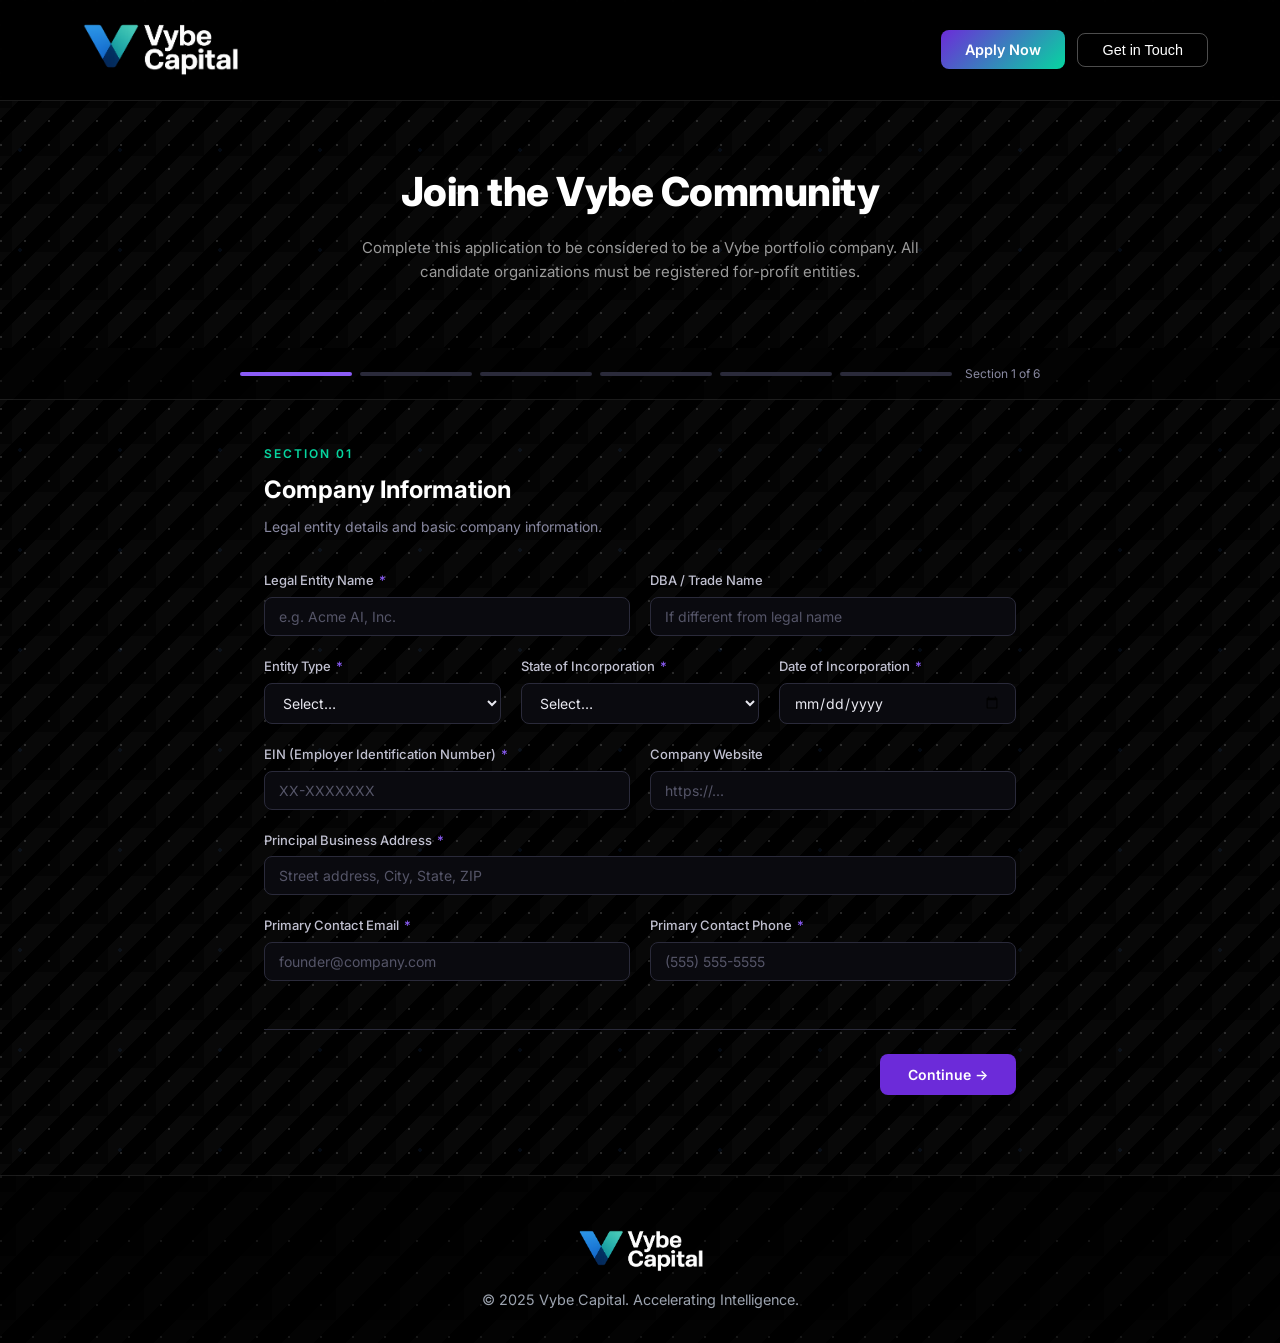
==== apply.html @ 84d27431 "Add application page with Apply Now buttons, corporate doc checklist, and Formspree integration" ====
<!DOCTYPE html>
<html lang="en">
<head>
<meta charset="UTF-8">
<meta name="viewport" content="width=device-width, initial-scale=1.0">
<title>Apply — Vybe Capital</title>
<meta name="description" content="Join the Vybe community. Apply to become a Vybe portfolio company.">
<link rel="stylesheet" href="styles.css">
<link rel="preconnect" href="https://fonts.googleapis.com">
<link rel="preconnect" href="https://fonts.gstatic.com" crossorigin>
<link href="https://fonts.googleapis.com/css2?family=Inter:wght@400;500;600;700;800&display=swap" rel="stylesheet">
<style>
  :root {
    --primary: #6C2BD9;
    --primary-light: #8B5CF6;
    --primary-dark: #5B21B6;
    --accent: #06D6A0;
    --accent-dark: #05B384;
    --bg-card: #1A1A24;
    --bg-input: #0a0a0f;
    --border: #2A2A3A;
    --border-focus: #6C2BD9;
    --text: #E8E8F0;
    --text-muted: #8888A0;
    --text-label: #C0C0D0;
    --danger: #EF4444;
    --warning: #F59E0B;
    --success: #10B981;
    --gradient: linear-gradient(135deg, #6C2BD9, #06D6A0);
  }

  /* Apply page hero */
  .apply-hero {
    padding: 10rem 2rem 4rem;
    text-align: center;
    max-width: 700px;
    margin: 0 auto;
  }
  .apply-hero h1 {
    font-size: 2.5rem;
    font-weight: 800;
    color: #fff;
    margin-bottom: 12px;
    letter-spacing: -0.5px;
  }
  .apply-hero p {
    font-size: 15px;
    color: rgba(255,255,255,0.6);
    max-width: 560px;
    margin: 0 auto;
  }

  /* Progress Bar */
  .progress-container {
    position: sticky;
    top: 73px;
    z-index: 99;
    background: #000000;
    background-image:
        radial-gradient(circle at 1px 1px, rgba(255,255,255,0.08) 1px, transparent 0),
        linear-gradient(135deg, transparent 25%, rgba(255,255,255,0.01) 25%, rgba(255,255,255,0.01) 50%, transparent 50%, transparent 75%, rgba(255,255,255,0.005) 75%);
    background-size: 32px 32px, 64px 64px;
    border-bottom: 1px solid rgba(255, 255, 255, 0.1);
    padding: 16px 24px;
  }
  .progress-inner {
    max-width: 800px;
    margin: 0 auto;
    display: flex;
    align-items: center;
    gap: 8px;
  }
  .progress-step {
    flex: 1;
    height: 4px;
    border-radius: 2px;
    background: var(--border);
    transition: background 0.4s ease;
    cursor: pointer;
  }
  .progress-step.active { background: var(--primary-light); }
  .progress-step.completed { background: var(--accent); }
  .progress-label {
    font-size: 12px;
    color: var(--text-muted);
    white-space: nowrap;
    min-width: 80px;
    text-align: right;
  }

  /* Main Form */
  .form-container {
    max-width: 800px;
    margin: 0 auto;
    padding: 40px 24px 80px;
  }

  /* Sections */
  .section {
    display: none;
    animation: fadeIn 0.4s ease;
  }
  .section.active { display: block; }

  @keyframes fadeIn {
    from { opacity: 0; transform: translateY(12px); }
    to { opacity: 1; transform: translateY(0); }
  }

  .section-header {
    margin-bottom: 32px;
  }
  .section-number {
    display: inline-block;
    font-size: 12px;
    font-weight: 600;
    color: var(--accent);
    letter-spacing: 2px;
    text-transform: uppercase;
    margin-bottom: 8px;
  }
  .section-header h2 {
    font-size: 24px;
    font-weight: 700;
    color: #fff;
    margin-bottom: 6px;
  }
  .section-header p {
    font-size: 14px;
    color: var(--text-muted);
  }

  /* Form Groups */
  .form-row {
    display: grid;
    grid-template-columns: 1fr 1fr;
    gap: 20px;
    margin-bottom: 20px;
  }
  .form-row.single { grid-template-columns: 1fr; }
  .form-row.triple { grid-template-columns: 1fr 1fr 1fr; }

  .form-group {
    display: flex;
    flex-direction: column;
  }
  .form-group label {
    font-size: 13px;
    font-weight: 500;
    color: var(--text-label);
    margin-bottom: 6px;
  }
  .form-group label .required {
    color: var(--primary-light);
    margin-left: 2px;
  }
  .form-group .hint {
    font-size: 12px;
    color: var(--text-muted);
    margin-top: 4px;
  }

  input[type="text"],
  input[type="email"],
  input[type="tel"],
  input[type="url"],
  input[type="number"],
  input[type="date"],
  select,
  textarea {
    background: var(--bg-input);
    border: 1px solid var(--border);
    border-radius: 8px;
    padding: 10px 14px;
    font-size: 14px;
    color: var(--text);
    font-family: inherit;
    transition: border-color 0.2s, box-shadow 0.2s;
    outline: none;
    width: 100%;
  }
  input:focus, select:focus, textarea:focus {
    border-color: var(--primary-light);
    box-shadow: 0 0 0 3px rgba(108,43,217,0.15);
  }
  input::placeholder, textarea::placeholder {
    color: #555568;
  }
  select { cursor: pointer; }
  select option { background: var(--bg-card); color: var(--text); }
  textarea { resize: vertical; min-height: 100px; }

  /* Checkbox / Checklist Styles */
  .checklist {
    display: flex;
    flex-direction: column;
    gap: 12px;
    margin-top: 8px;
  }
  .checklist-item {
    display: flex;
    align-items: flex-start;
    gap: 12px;
    background: var(--bg-input);
    border: 1px solid var(--border);
    border-radius: 8px;
    padding: 14px 16px;
    cursor: pointer;
    transition: border-color 0.2s, background 0.2s;
  }
  .checklist-item:hover {
    border-color: var(--primary-light);
    background: rgba(108,43,217,0.04);
  }
  .checklist-item input[type="checkbox"] {
    appearance: none;
    width: 20px;
    height: 20px;
    min-width: 20px;
    border: 2px solid var(--border);
    border-radius: 4px;
    cursor: pointer;
    position: relative;
    margin-top: 1px;
    transition: background 0.2s, border-color 0.2s;
  }
  .checklist-item input[type="checkbox"]:checked {
    background: var(--accent);
    border-color: var(--accent);
  }
  .checklist-item input[type="checkbox"]:checked::after {
    content: '✓';
    position: absolute;
    top: 50%;
    left: 50%;
    transform: translate(-50%, -50%);
    color: #fff;
    font-size: 12px;
    font-weight: 700;
  }
  .checklist-label { flex: 1; }
  .checklist-label .title {
    font-size: 14px;
    font-weight: 500;
    color: var(--text);
  }
  .checklist-label .desc {
    font-size: 12px;
    color: var(--text-muted);
    margin-top: 2px;
  }

  /* Founder Repeater */
  .founder-card {
    background: var(--bg-card);
    border: 1px solid var(--border);
    border-radius: 12px;
    padding: 24px;
    margin-bottom: 16px;
    position: relative;
  }
  .founder-card .founder-number {
    font-size: 12px;
    font-weight: 600;
    color: var(--primary-light);
    letter-spacing: 1px;
    text-transform: uppercase;
    margin-bottom: 16px;
  }
  .remove-founder {
    position: absolute;
    top: 16px;
    right: 16px;
    background: transparent;
    border: 1px solid var(--border);
    color: var(--text-muted);
    width: 28px;
    height: 28px;
    border-radius: 6px;
    cursor: pointer;
    font-size: 16px;
    display: flex;
    align-items: center;
    justify-content: center;
    transition: all 0.2s;
  }
  .remove-founder:hover {
    border-color: var(--danger);
    color: var(--danger);
    background: rgba(239,68,68,0.08);
  }

  .add-btn {
    display: inline-flex;
    align-items: center;
    gap: 8px;
    background: transparent;
    border: 1px dashed var(--border);
    border-radius: 8px;
    padding: 12px 20px;
    color: var(--primary-light);
    font-size: 14px;
    font-weight: 500;
    cursor: pointer;
    transition: all 0.2s;
    font-family: inherit;
  }
  .add-btn:hover {
    border-color: var(--primary-light);
    background: rgba(108,43,217,0.06);
  }

  /* Document Checklist with N/A */
  .doc-checklist {
    display: flex;
    flex-direction: column;
    gap: 0;
    margin-top: 8px;
  }
  .doc-checklist-header {
    display: grid;
    grid-template-columns: 1fr 56px 56px;
    gap: 8px;
    padding: 8px 16px;
    font-size: 12px;
    font-weight: 600;
    color: var(--text-muted);
    text-transform: uppercase;
    letter-spacing: 1px;
  }
  .doc-checklist-row {
    display: grid;
    grid-template-columns: 1fr 56px 56px;
    gap: 8px;
    align-items: center;
    background: var(--bg-input);
    border: 1px solid var(--border);
    border-radius: 8px;
    padding: 14px 16px;
    margin-bottom: 8px;
    transition: border-color 0.2s, opacity 0.3s;
  }
  .doc-checklist-row:hover {
    border-color: var(--primary-light);
  }
  .doc-checklist-row.na-active {
    opacity: 0.4;
  }
  .doc-checklist-info { flex: 1; }
  .doc-checklist-info .title {
    font-size: 14px;
    font-weight: 500;
    color: var(--text);
  }
  .doc-checklist-info .desc {
    font-size: 12px;
    color: var(--text-muted);
    margin-top: 2px;
  }
  .doc-checklist-opt {
    display: flex;
    align-items: center;
    justify-content: center;
  }
  .doc-cb {
    appearance: none;
    width: 22px;
    height: 22px;
    border: 2px solid var(--border);
    border-radius: 4px;
    cursor: pointer;
    position: relative;
    transition: background 0.2s, border-color 0.2s;
  }
  .doc-cb:checked {
    background: var(--accent);
    border-color: var(--accent);
  }
  .doc-cb:checked::after {
    content: '✓';
    position: absolute;
    top: 50%;
    left: 50%;
    transform: translate(-50%, -50%);
    color: #fff;
    font-size: 12px;
    font-weight: 700;
  }
  .doc-cb.doc-na:checked {
    background: var(--text-muted);
    border-color: var(--text-muted);
  }
  .doc-cb.doc-na:checked::after {
    content: '—';
  }

  @media (max-width: 640px) {
    .doc-checklist-header {
      grid-template-columns: 1fr 48px 48px;
    }
    .doc-checklist-row {
      grid-template-columns: 1fr 48px 48px;
    }
  }

  /* Financials toggle */
  #financials-fields {
    transition: opacity 0.3s ease;
  }

  /* Form Navigation Buttons */
  .form-nav-buttons {
    display: flex;
    justify-content: space-between;
    align-items: center;
    margin-top: 48px;
    padding-top: 24px;
    border-top: 1px solid var(--border);
  }
  .btn {
    display: inline-flex;
    align-items: center;
    gap: 8px;
    padding: 12px 28px;
    border-radius: 8px;
    font-size: 14px;
    font-weight: 600;
    cursor: pointer;
    transition: all 0.2s;
    font-family: inherit;
    border: none;
  }
  .btn-secondary {
    background: var(--bg-input);
    border: 1px solid var(--border);
    color: var(--text);
  }
  .btn-secondary:hover { border-color: var(--text-muted); }
  .btn-primary {
    background: var(--primary);
    color: #fff;
  }
  .btn-primary:hover { background: var(--primary-light); }
  .btn-submit {
    background: var(--accent);
    color: #0F0F14;
    font-weight: 700;
    padding: 14px 36px;
    font-size: 15px;
  }
  .btn-submit:hover { background: var(--accent-dark); }
  .btn:disabled {
    opacity: 0.4;
    cursor: not-allowed;
  }

  /* Divider */
  .divider {
    height: 1px;
    background: var(--border);
    margin: 28px 0;
  }

  /* Submission Success */
  .success-screen {
    display: none;
    text-align: center;
    padding: 80px 24px;
    animation: fadeIn 0.5s ease;
  }
  .success-screen.active { display: block; }
  .success-icon {
    width: 72px;
    height: 72px;
    background: var(--accent);
    border-radius: 50%;
    display: inline-flex;
    align-items: center;
    justify-content: center;
    font-size: 32px;
    margin-bottom: 24px;
  }
  .success-screen h2 {
    font-size: 28px;
    font-weight: 700;
    color: #fff;
    margin-bottom: 12px;
  }
  .success-screen p {
    font-size: 15px;
    color: var(--text-muted);
    max-width: 480px;
    margin: 0 auto;
  }

  /* Validation */
  .form-group.error input,
  .form-group.error select,
  .form-group.error textarea {
    border-color: var(--danger);
  }
  .form-group .error-msg {
    font-size: 12px;
    color: var(--danger);
    margin-top: 4px;
    display: none;
  }
  .form-group.error .error-msg { display: block; }

  /* Print Styles */
  @media print {
    .progress-container, .form-nav-buttons { display: none; }
    .section { display: block !important; page-break-inside: avoid; margin-bottom: 32px; }
    body { background: #fff; color: #111; }
    input, select, textarea { border: 1px solid #ccc; background: #fff; color: #111; }
    .header { background: #fff; border-bottom: 2px solid #111; }
    .header h1 { color: #111; }
    .logo { color: #6C2BD9; -webkit-text-fill-color: #6C2BD9; }
  }

  @media (max-width: 640px) {
    .form-row, .form-row.triple { grid-template-columns: 1fr; }
    .header h1 { font-size: 24px; }
    .founder-card { padding: 16px; }
  }
</style>
</head>
<body>

<!-- Site Header -->
<header class="header">
    <nav class="nav">
        <div class="logo">
            <a href="index.html"><img src="assets/vblogo_whiteletters.png" alt="Vybe Capital" class="logo-image"></a>
        </div>
        <div class="nav-buttons">
            <a href="apply.html" class="apply-nav-btn">Apply Now</a>
            <button class="get-in-touch-btn" onclick="window.location.href='index.html#contact'">Get in Touch</button>
        </div>
    </nav>
</header>

<!-- Apply Hero -->
<div class="apply-hero">
    <h1>Join the Vybe Community</h1>
    <p>Complete this application to be considered to be a Vybe portfolio company. All candidate organizations must be registered for-profit entities.</p>
</div>

<!-- Progress Bar -->
<div class="progress-container">
  <div class="progress-inner">
    <div class="progress-step active" data-step="0" onclick="goToSection(0)"></div>
    <div class="progress-step" data-step="1" onclick="goToSection(1)"></div>
    <div class="progress-step" data-step="2" onclick="goToSection(2)"></div>
    <div class="progress-step" data-step="3" onclick="goToSection(3)"></div>
    <div class="progress-step" data-step="4" onclick="goToSection(4)"></div>
    <div class="progress-step" data-step="5" onclick="goToSection(5)"></div>
    <div class="progress-label">Section <span id="progress-current">1</span> of 6</div>
  </div>
</div>

<div class="form-container">
<form id="applicationForm" novalidate>

  <!-- ===================== SECTION 1: Company Information ===================== -->
  <div class="section active" data-section="0">
    <div class="section-header">
      <div class="section-number">Section 01</div>
      <h2>Company Information</h2>
      <p>Legal entity details and basic company information.</p>
    </div>

    <div class="form-row">
      <div class="form-group">
        <label>Legal Entity Name <span class="required">*</span></label>
        <input type="text" name="legal_name" placeholder="e.g. Acme AI, Inc." required>
        <div class="error-msg">This field is required.</div>
      </div>
      <div class="form-group">
        <label>DBA / Trade Name</label>
        <input type="text" name="dba_name" placeholder="If different from legal name">
      </div>
    </div>

    <div class="form-row triple">
      <div class="form-group">
        <label>Entity Type <span class="required">*</span></label>
        <select name="entity_type" required>
          <option value="">Select…</option>
          <option value="c_corp">C Corporation</option>
          <option value="s_corp">S Corporation</option>
          <option value="llc">LLC (taxed as corp)</option>
          <option value="pbc">Public Benefit Corp</option>
          <option value="other">Other</option>
        </select>
        <div class="error-msg">Please select an entity type.</div>
      </div>
      <div class="form-group">
        <label>State of Incorporation <span class="required">*</span></label>
        <select name="inc_state" required>
          <option value="">Select…</option>
          <option value="DE">Delaware</option>
          <option value="CA">California</option>
          <option value="NY">New York</option>
          <option value="TX">Texas</option>
          <option value="WY">Wyoming</option>
          <option value="NV">Nevada</option>
          <option value="FL">Florida</option>
          <option value="WA">Washington</option>
          <option value="OTHER">Other (specify below)</option>
        </select>
        <div class="error-msg">Please select a state.</div>
      </div>
      <div class="form-group">
        <label>Date of Incorporation <span class="required">*</span></label>
        <input type="date" name="inc_date" required>
        <div class="error-msg">Please enter the incorporation date.</div>
      </div>
    </div>

    <div class="form-row">
      <div class="form-group">
        <label>EIN (Employer Identification Number) <span class="required">*</span></label>
        <input type="text" name="ein" placeholder="XX-XXXXXXX" required>
        <div class="error-msg">Please provide your EIN.</div>
      </div>
      <div class="form-group">
        <label>Company Website</label>
        <input type="url" name="website" placeholder="https://...">
      </div>
    </div>

    <div class="form-row single">
      <div class="form-group">
        <label>Principal Business Address <span class="required">*</span></label>
        <input type="text" name="address" placeholder="Street address, City, State, ZIP" required>
        <div class="error-msg">Please provide a business address.</div>
      </div>
    </div>

    <div class="form-row">
      <div class="form-group">
        <label>Primary Contact Email <span class="required">*</span></label>
        <input type="email" name="contact_email" placeholder="founder@company.com" required>
        <div class="error-msg">Please enter a valid email.</div>
      </div>
      <div class="form-group">
        <label>Primary Contact Phone <span class="required">*</span></label>
        <input type="tel" name="contact_phone" placeholder="(555) 555-5555" required>
        <div class="error-msg">Please provide a phone number.</div>
      </div>
    </div>

    <div class="form-nav-buttons">
      <div></div>
      <button type="button" class="btn btn-primary" onclick="nextSection()">Continue →</button>
    </div>
  </div>

  <!-- ===================== SECTION 2: Founders & Team ===================== -->
  <div class="section" data-section="1">
    <div class="section-header">
      <div class="section-number">Section 02</div>
      <h2>Founders & Team</h2>
      <p>Tell us about the people behind the initiative.</p>
    </div>

    <div id="founders-list">
      <div class="founder-card" data-founder="1">
        <div class="founder-number">Founder 1</div>
        <div class="form-row">
          <div class="form-group">
            <label>Full Name <span class="required">*</span></label>
            <input type="text" name="founder_1_name" placeholder="First and last name" required>
            <div class="error-msg">Required.</div>
          </div>
          <div class="form-group">
            <label>Title / Role <span class="required">*</span></label>
            <input type="text" name="founder_1_title" placeholder="e.g. CEO, CTO" required>
            <div class="error-msg">Required.</div>
          </div>
        </div>
        <div class="form-row">
          <div class="form-group">
            <label>Email</label>
            <input type="email" name="founder_1_email" placeholder="name@company.com">
          </div>
          <div class="form-group">
            <label>LinkedIn URL</label>
            <input type="url" name="founder_1_linkedin" placeholder="https://linkedin.com/in/...">
          </div>
        </div>
        <div class="form-row">
          <div class="form-group">
            <label>Equity Ownership (%)</label>
            <input type="number" name="founder_1_equity" placeholder="e.g. 40" min="0" max="100">
          </div>
          <div class="form-group">
            <label>Years of Relevant Experience</label>
            <input type="number" name="founder_1_experience" placeholder="e.g. 8" min="0">
          </div>
        </div>
        <div class="form-row single">
          <div class="form-group">
            <label>Brief Bio / Relevant Background</label>
            <textarea name="founder_1_bio" placeholder="Prior companies, technical expertise, domain experience…" rows="3"></textarea>
          </div>
        </div>
      </div>
    </div>

    <button type="button" class="add-btn" onclick="addFounder()">+ Add Another Founder</button>

    <div class="divider"></div>

    <div class="form-row triple">
      <div class="form-group">
        <label>Total Team Size</label>
        <input type="number" name="team_size" placeholder="e.g. 5" min="1">
      </div>
      <div class="form-group">
        <label>Full-Time Employees</label>
        <input type="number" name="fte_count" placeholder="e.g. 3" min="0">
      </div>
      <div class="form-group">
        <label>Contractors / Advisors</label>
        <input type="number" name="contractor_count" placeholder="e.g. 2" min="0">
      </div>
    </div>

    <div class="form-row single">
      <div class="form-group">
        <label>Key Hires Planned (Next 12 Months)</label>
        <textarea name="key_hires" placeholder="Roles you plan to fill and why…" rows="3"></textarea>
      </div>
    </div>

    <div class="form-nav-buttons">
      <button type="button" class="btn btn-secondary" onclick="prevSection()">← Back</button>
      <button type="button" class="btn btn-primary" onclick="nextSection()">Continue →</button>
    </div>
  </div>

  <!-- ===================== SECTION 3: Product & Technology ===================== -->
  <div class="section" data-section="2">
    <div class="section-header">
      <div class="section-number">Section 03</div>
      <h2>Product & Technology</h2>
      <p>Describe your AI product, technology approach, and current stage.</p>
    </div>

    <div class="form-row single">
      <div class="form-group">
        <label>Company / Product Description <span class="required">*</span></label>
        <textarea name="product_description" placeholder="In 2–3 sentences, what does your company do and what problem does it solve?" rows="4" required></textarea>
        <div class="error-msg">Please describe your product.</div>
      </div>
    </div>

    <div class="form-row">
      <div class="form-group">
        <label>AI / ML Focus Area <span class="required">*</span></label>
        <select name="ai_focus" required>
          <option value="">Select…</option>
          <option value="nlp">Natural Language Processing</option>
          <option value="cv">Computer Vision</option>
          <option value="genai">Generative AI</option>
          <option value="ml_ops">ML Ops / Infrastructure</option>
          <option value="robotics">Robotics / Embodied AI</option>
          <option value="health_ai">Healthcare AI</option>
          <option value="fintech_ai">Fintech AI</option>
          <option value="agents">AI Agents / Autonomous Systems</option>
          <option value="other">Other</option>
        </select>
        <div class="error-msg">Please select your AI focus.</div>
      </div>
      <div class="form-group">
        <label>Product Stage <span class="required">*</span></label>
        <select name="product_stage" required>
          <option value="">Select…</option>
          <option value="concept">Concept / Research</option>
          <option value="prototype">Prototype / MVP</option>
          <option value="beta">Beta / Pilot Users</option>
          <option value="launched">Launched / Revenue</option>
          <option value="scaling">Scaling</option>
        </select>
        <div class="error-msg">Please select product stage.</div>
      </div>
    </div>

    <div class="form-row single">
      <div class="form-group">
        <label>Technology Stack & Architecture</label>
        <textarea name="tech_stack" placeholder="Describe your tech stack, models used (proprietary / open-source), cloud infrastructure, etc." rows="4"></textarea>
      </div>
    </div>

    <div class="form-row single">
      <div class="form-group">
        <label>Competitive Differentiation</label>
        <textarea name="differentiation" placeholder="What makes your approach unique? What is your technical moat?" rows="3"></textarea>
      </div>
    </div>

    <div class="form-row">
      <div class="form-group">
        <label>IP Status</label>
        <select name="ip_status">
          <option value="">Select…</option>
          <option value="patents_filed">Patent(s) Filed</option>
          <option value="patents_granted">Patent(s) Granted</option>
          <option value="trade_secret">Trade Secret / Proprietary</option>
          <option value="open_source">Open Source</option>
          <option value="none">No Formal IP</option>
        </select>
      </div>
      <div class="form-group">
        <label>Target Market / Industry</label>
        <input type="text" name="target_market" placeholder="e.g. Enterprise SaaS, Healthcare, Legal">
      </div>
    </div>

    <div class="form-row single">
      <div class="form-group">
        <label>What do you hope to gain from Vybe Capital's incubator?</label>
        <textarea name="incubator_goals" placeholder="Technical mentorship, go-to-market support, fundraising, partnerships…" rows="3"></textarea>
      </div>
    </div>

    <div class="form-nav-buttons">
      <button type="button" class="btn btn-secondary" onclick="prevSection()">← Back</button>
      <button type="button" class="btn btn-primary" onclick="nextSection()">Continue →</button>
    </div>
  </div>

  <!-- ===================== SECTION 4: Financials & Fundraising ===================== -->
  <div class="section" data-section="3">
    <div class="section-header">
      <div class="section-number">Section 04</div>
      <h2>Financials & Fundraising</h2>
      <p>Share your financial position and capital needs.</p>
    </div>

    <div class="checklist" style="margin-bottom: 24px;">
      <label class="checklist-item">
        <input type="checkbox" name="self_funded" id="selfFundedCheckbox" onchange="toggleFinancials(this.checked)">
        <div class="checklist-label">
          <div class="title">Self-funded / Bootstrapped</div>
          <div class="desc">Check this if your company is entirely self-funded. The fields below will be optional.</div>
        </div>
      </label>
    </div>

    <div id="financials-fields">
    <div class="form-row triple">
      <div class="form-group">
        <label>Current Monthly Revenue ($)</label>
        <input type="text" name="monthly_revenue" placeholder="e.g. 15,000">
      </div>
      <div class="form-group">
        <label>Monthly Burn Rate ($)</label>
        <input type="text" name="burn_rate" placeholder="e.g. 40,000">
      </div>
      <div class="form-group">
        <label>Months of Runway</label>
        <input type="number" name="runway_months" placeholder="e.g. 12" min="0">
      </div>
    </div>

    <div class="form-row">
      <div class="form-group">
        <label>Total Capital Raised to Date ($)</label>
        <input type="text" name="total_raised" placeholder="e.g. 500,000">
      </div>
      <div class="form-group">
        <label>Last Round Type</label>
        <select name="last_round">
          <option value="">Select…</option>
          <option value="bootstrapped">Bootstrapped</option>
          <option value="pre_seed">Pre-Seed</option>
          <option value="seed">Seed</option>
          <option value="series_a">Series A</option>
          <option value="grant">Grant / Non-Dilutive</option>
          <option value="other">Other</option>
        </select>
      </div>
    </div>

    <div class="form-row single">
      <div class="form-group">
        <label>Notable Investors / Partners</label>
        <textarea name="investors" placeholder="List any current investors, strategic partners, or advisors…" rows="3"></textarea>
      </div>
    </div>

    <div class="divider"></div>

    <div class="form-row">
      <div class="form-group">
        <label>Current Fundraising Target ($)</label>
        <input type="text" name="fundraising_target" placeholder="e.g. 2,000,000">
      </div>
      <div class="form-group">
        <label>Preferred Instrument</label>
        <select name="instrument">
          <option value="">Select…</option>
          <option value="safe">SAFE</option>
          <option value="convertible_note">Convertible Note</option>
          <option value="priced_round">Priced Equity Round</option>
          <option value="open">Open to Discussion</option>
        </select>
      </div>
    </div>

    <div class="form-row single">
      <div class="form-group">
        <label>Use of Funds</label>
        <textarea name="use_of_funds" placeholder="How will the capital be allocated? (engineering, go-to-market, hiring, infrastructure…)" rows="3"></textarea>
      </div>
    </div>

    <div class="form-row single">
      <div class="form-group">
        <label>Current Cap Table Summary</label>
        <textarea name="cap_table" placeholder="High-level breakdown: founders %, investor %, option pool %, etc." rows="3"></textarea>
        <div class="hint">A detailed cap table may be requested later in due diligence.</div>
      </div>
    </div>
    </div><!-- end #financials-fields -->

    <div class="form-nav-buttons">
      <button type="button" class="btn btn-secondary" onclick="prevSection()">← Back</button>
      <button type="button" class="btn btn-primary" onclick="nextSection()">Continue →</button>
    </div>
  </div>

  <!-- ===================== SECTION 5: Corporate Documents Checklist ===================== -->
  <div class="section" data-section="4">
    <div class="section-header">
      <div class="section-number">Section 05</div>
      <h2>Corporate Documents Checklist</h2>
      <p>Confirm which of the following documents you have ready. Missing items may be required before final onboarding.</p>
    </div>

    <div class="doc-checklist">
      <div class="doc-checklist-header">
        <div class="doc-checklist-label-col"></div>
        <div class="doc-checklist-opt">Have</div>
        <div class="doc-checklist-opt">N/A</div>
      </div>

      <div class="doc-checklist-row">
        <div class="doc-checklist-info">
          <div class="title">Articles of Incorporation / Certificate of Formation</div>
          <div class="desc">Filed with the Secretary of State in your state of incorporation.</div>
        </div>
        <div class="doc-checklist-opt"><input type="checkbox" name="doc_articles" class="doc-cb"></div>
        <div class="doc-checklist-opt"><input type="checkbox" name="doc_articles_na" class="doc-cb doc-na" onchange="handleNA(this, 'doc_articles')"></div>
      </div>

      <div class="doc-checklist-row">
        <div class="doc-checklist-info">
          <div class="title">Corporate Bylaws / Operating Agreement</div>
          <div class="desc">Governing document outlining internal rules, roles, and voting procedures.</div>
        </div>
        <div class="doc-checklist-opt"><input type="checkbox" name="doc_bylaws" class="doc-cb"></div>
        <div class="doc-checklist-opt"><input type="checkbox" name="doc_bylaws_na" class="doc-cb doc-na" onchange="handleNA(this, 'doc_bylaws')"></div>
      </div>

      <div class="doc-checklist-row">
        <div class="doc-checklist-info">
          <div class="title">IRS EIN Confirmation Letter (CP 575)</div>
          <div class="desc">Official IRS notice confirming your Employer Identification Number.</div>
        </div>
        <div class="doc-checklist-opt"><input type="checkbox" name="doc_ein" class="doc-cb"></div>
        <div class="doc-checklist-opt"><input type="checkbox" name="doc_ein_na" class="doc-cb doc-na" onchange="handleNA(this, 'doc_ein')"></div>
      </div>

      <div class="doc-checklist-row">
        <div class="doc-checklist-info">
          <div class="title">Certificate of Good Standing</div>
          <div class="desc">Current certificate from the Secretary of State confirming active status.</div>
        </div>
        <div class="doc-checklist-opt"><input type="checkbox" name="doc_good_standing" class="doc-cb"></div>
        <div class="doc-checklist-opt"><input type="checkbox" name="doc_good_standing_na" class="doc-cb doc-na" onchange="handleNA(this, 'doc_good_standing')"></div>
      </div>

      <div class="doc-checklist-row">
        <div class="doc-checklist-info">
          <div class="title">Board Resolutions / Consent of Directors</div>
          <div class="desc">Initial board resolutions authorizing officers, bank accounts, and key actions.</div>
        </div>
        <div class="doc-checklist-opt"><input type="checkbox" name="doc_board_resolutions" class="doc-cb"></div>
        <div class="doc-checklist-opt"><input type="checkbox" name="doc_board_resolutions_na" class="doc-cb doc-na" onchange="handleNA(this, 'doc_board_resolutions')"></div>
      </div>

      <div class="doc-checklist-row">
        <div class="doc-checklist-info">
          <div class="title">Founder Stock Purchase Agreements</div>
          <div class="desc">Agreements documenting equity issuance to founders, including vesting schedules.</div>
        </div>
        <div class="doc-checklist-opt"><input type="checkbox" name="doc_stock_agreements" class="doc-cb"></div>
        <div class="doc-checklist-opt"><input type="checkbox" name="doc_stock_agreements_na" class="doc-cb doc-na" onchange="handleNA(this, 'doc_stock_agreements')"></div>
      </div>

      <div class="doc-checklist-row">
        <div class="doc-checklist-info">
          <div class="title">IP Assignment Agreements</div>
          <div class="desc">Confirms all intellectual property is assigned to the company (not individuals).</div>
        </div>
        <div class="doc-checklist-opt"><input type="checkbox" name="doc_ip_assignment" class="doc-cb"></div>
        <div class="doc-checklist-opt"><input type="checkbox" name="doc_ip_assignment_na" class="doc-cb doc-na" onchange="handleNA(this, 'doc_ip_assignment')"></div>
      </div>

      <div class="doc-checklist-row">
        <div class="doc-checklist-info">
          <div class="title">Cap Table</div>
          <div class="desc">Detailed capitalization table showing all equity holders, options, and convertible instruments.</div>
        </div>
        <div class="doc-checklist-opt"><input type="checkbox" name="doc_cap_table" class="doc-cb"></div>
        <div class="doc-checklist-opt"><input type="checkbox" name="doc_cap_table_na" class="doc-cb doc-na" onchange="handleNA(this, 'doc_cap_table')"></div>
      </div>

      <div class="doc-checklist-row">
        <div class="doc-checklist-info">
          <div class="title">Stock Option Plan (if applicable)</div>
          <div class="desc">Equity incentive plan for employees and advisors.</div>
        </div>
        <div class="doc-checklist-opt"><input type="checkbox" name="doc_option_plan" class="doc-cb"></div>
        <div class="doc-checklist-opt"><input type="checkbox" name="doc_option_plan_na" class="doc-cb doc-na" onchange="handleNA(this, 'doc_option_plan')"></div>
      </div>

      <div class="doc-checklist-row">
        <div class="doc-checklist-info">
          <div class="title">Business Bank Account Confirmation</div>
          <div class="desc">Proof of a corporate bank account in the company's legal name.</div>
        </div>
        <div class="doc-checklist-opt"><input type="checkbox" name="doc_bank" class="doc-cb"></div>
        <div class="doc-checklist-opt"><input type="checkbox" name="doc_bank_na" class="doc-cb doc-na" onchange="handleNA(this, 'doc_bank')"></div>
      </div>

      <div class="doc-checklist-row">
        <div class="doc-checklist-info">
          <div class="title">Foreign Qualification (if applicable)</div>
          <div class="desc">Registration to do business in states other than state of incorporation, if applicable.</div>
        </div>
        <div class="doc-checklist-opt"><input type="checkbox" name="doc_foreign_qual" class="doc-cb"></div>
        <div class="doc-checklist-opt"><input type="checkbox" name="doc_foreign_qual_na" class="doc-cb doc-na" onchange="handleNA(this, 'doc_foreign_qual')"></div>
      </div>
    </div>

    <div class="divider"></div>

    <div class="form-row single">
      <div class="form-group">
        <label>Notes on Missing Documents</label>
        <textarea name="doc_notes" placeholder="If any documents above are missing, explain the status and expected timeline for completion…" rows="3"></textarea>
      </div>
    </div>

    <div class="form-nav-buttons">
      <button type="button" class="btn btn-secondary" onclick="prevSection()">← Back</button>
      <button type="button" class="btn btn-primary" onclick="nextSection()">Continue →</button>
    </div>
  </div>

  <!-- ===================== SECTION 6: Attestation & Submit ===================== -->
  <div class="section" data-section="5">
    <div class="section-header">
      <div class="section-number">Section 06</div>
      <h2>Attestation & Submission</h2>
      <p>Review your application and confirm the information provided.</p>
    </div>

    <div class="form-row single">
      <div class="form-group">
        <label>How did you hear about Vybe Capital?</label>
        <select name="referral_source">
          <option value="">Select…</option>
          <option value="referral">Referral / Introduction</option>
          <option value="event">Event / Conference</option>
          <option value="online">Online Search / Social Media</option>
          <option value="press">Press / Media</option>
          <option value="other">Other</option>
        </select>
      </div>
    </div>

    <div class="form-row single">
      <div class="form-group">
        <label>Anything else you'd like us to know?</label>
        <textarea name="additional_info" placeholder="Additional context, timeline considerations, special circumstances…" rows="4"></textarea>
      </div>
    </div>

    <div class="divider"></div>

    <div class="checklist" style="margin-bottom: 24px;">
      <label class="checklist-item">
        <input type="checkbox" name="attest_accurate" required>
        <div class="checklist-label">
          <div class="title">I attest that all information provided in this application is accurate and complete to the best of my knowledge. <span style="color:var(--primary-light)">*</span></div>
        </div>
      </label>
      <label class="checklist-item">
        <input type="checkbox" name="attest_authorized" required>
        <div class="checklist-label">
          <div class="title">I am authorized to submit this application on behalf of the company named above. <span style="color:var(--primary-light)">*</span></div>
        </div>
      </label>
      <label class="checklist-item">
        <input type="checkbox" name="attest_forprofit">
        <div class="checklist-label">
          <div class="title">I confirm that this entity is a for-profit company registered with a U.S. state. <span style="color:var(--primary-light)">*</span></div>
        </div>
      </label>
    </div>

    <div class="form-row">
      <div class="form-group">
        <label>Signatory Full Name <span class="required">*</span></label>
        <input type="text" name="signatory_name" placeholder="Full legal name" required>
        <div class="error-msg">Required.</div>
      </div>
      <div class="form-group">
        <label>Title <span class="required">*</span></label>
        <input type="text" name="signatory_title" placeholder="e.g. CEO, Managing Member" required>
        <div class="error-msg">Required.</div>
      </div>
    </div>

    <div class="form-row">
      <div class="form-group">
        <label>Date</label>
        <input type="date" name="sign_date" id="sign_date">
      </div>
      <div class="form-group"></div>
    </div>

    <div class="form-nav-buttons">
      <button type="button" class="btn btn-secondary" onclick="prevSection()">← Back</button>
      <button type="button" class="btn btn-submit" onclick="submitForm()">Submit Application</button>
    </div>
  </div>

</form>

<!-- Success Screen -->
<div class="success-screen" id="successScreen">
  <div class="success-icon">✓</div>
  <h2>Application Submitted</h2>
  <p>Thank you for applying to Vybe Capital's AI Incubator. Our team will review your application and reach out within 5–7 business days. Check your email for a confirmation.</p>
</div>
</div>

<footer class="footer">
    <div class="footer-content">
        <div class="footer-logo">
            <img src="assets/vblogo_whiteletters.png" alt="Vybe Capital" class="footer-logo-image">
        </div>
        <p class="footer-text">&copy; 2025 Vybe Capital. Accelerating Intelligence.</p>
    </div>
</footer>

<script src="script.js"></script>
<script>
  let currentSection = 0;
  const totalSections = 6;
  let founderCount = 1;

  // Set today's date on the signature field
  document.getElementById('sign_date').valueAsDate = new Date();

  function updateProgress() {
    document.querySelectorAll('.progress-step').forEach((step, i) => {
      step.classList.remove('active', 'completed');
      if (i === currentSection) step.classList.add('active');
      else if (i < currentSection) step.classList.add('completed');
    });
    document.getElementById('progress-current').textContent = currentSection + 1;
  }

  function goToSection(index) {
    if (index < 0 || index >= totalSections) return;
    // Only allow going to completed or current sections via progress bar
    if (index > currentSection) return;
    document.querySelectorAll('.section').forEach(s => s.classList.remove('active'));
    document.querySelector(`[data-section="${index}"]`).classList.add('active');
    currentSection = index;
    updateProgress();
    window.scrollTo({ top: 0, behavior: 'smooth' });
  }

  function validateSection(index) {
    const section = document.querySelector(`[data-section="${index}"]`);
    const required = section.querySelectorAll('[required]');
    let valid = true;
    required.forEach(field => {
      const group = field.closest('.form-group') || field.closest('.checklist-item');
      if (!field.value && field.type !== 'checkbox') {
        if (group) group.classList.add('error');
        valid = false;
      } else if (field.type === 'checkbox' && !field.checked) {
        valid = false;
      } else {
        if (group) group.classList.remove('error');
      }
    });
    return valid;
  }

  function nextSection() {
    if (!validateSection(currentSection)) {
      // Scroll to first error
      const firstError = document.querySelector(`[data-section="${currentSection}"] .error`);
      if (firstError) firstError.scrollIntoView({ behavior: 'smooth', block: 'center' });
      return;
    }
    if (currentSection < totalSections - 1) {
      document.querySelectorAll('.section').forEach(s => s.classList.remove('active'));
      currentSection++;
      document.querySelector(`[data-section="${currentSection}"]`).classList.add('active');
      updateProgress();
      window.scrollTo({ top: 0, behavior: 'smooth' });
    }
  }

  function prevSection() {
    if (currentSection > 0) {
      document.querySelectorAll('.section').forEach(s => s.classList.remove('active'));
      currentSection--;
      document.querySelector(`[data-section="${currentSection}"]`).classList.add('active');
      updateProgress();
      window.scrollTo({ top: 0, behavior: 'smooth' });
    }
  }

  function addFounder() {
    founderCount++;
    const card = document.createElement('div');
    card.className = 'founder-card';
    card.dataset.founder = founderCount;
    card.innerHTML = `
      <div class="founder-number">Founder ${founderCount}</div>
      <button type="button" class="remove-founder" onclick="removeFounder(this)">×</button>
      <div class="form-row">
        <div class="form-group">
          <label>Full Name</label>
          <input type="text" name="founder_${founderCount}_name" placeholder="First and last name">
        </div>
        <div class="form-group">
          <label>Title / Role</label>
          <input type="text" name="founder_${founderCount}_title" placeholder="e.g. CEO, CTO">
        </div>
      </div>
      <div class="form-row">
        <div class="form-group">
          <label>Email</label>
          <input type="email" name="founder_${founderCount}_email" placeholder="name@company.com">
        </div>
        <div class="form-group">
          <label>LinkedIn URL</label>
          <input type="url" name="founder_${founderCount}_linkedin" placeholder="https://linkedin.com/in/...">
        </div>
      </div>
      <div class="form-row">
        <div class="form-group">
          <label>Equity Ownership (%)</label>
          <input type="number" name="founder_${founderCount}_equity" placeholder="e.g. 30" min="0" max="100">
        </div>
        <div class="form-group">
          <label>Years of Relevant Experience</label>
          <input type="number" name="founder_${founderCount}_experience" placeholder="e.g. 5" min="0">
        </div>
      </div>
      <div class="form-row single">
        <div class="form-group">
          <label>Brief Bio / Relevant Background</label>
          <textarea name="founder_${founderCount}_bio" placeholder="Prior companies, expertise…" rows="3"></textarea>
        </div>
      </div>
    `;
    document.getElementById('founders-list').appendChild(card);
  }

  function removeFounder(btn) {
    const card = btn.closest('.founder-card');
    card.remove();
  }

  function submitForm() {
    if (!validateSection(currentSection)) {
      const firstError = document.querySelector(`[data-section="${currentSection}"] .error`);
      if (firstError) firstError.scrollIntoView({ behavior: 'smooth', block: 'center' });
      return;
    }
    // Check attestation checkboxes
    const attest1 = document.querySelector('[name="attest_accurate"]').checked;
    const attest2 = document.querySelector('[name="attest_authorized"]').checked;
    const attest3 = document.querySelector('[name="attest_forprofit"]').checked;
    if (!attest1 || !attest2 || !attest3) {
      alert('Please confirm all attestation checkboxes before submitting.');
      return;
    }
    // Collect all form data into a clean object
    const formData = new FormData(document.getElementById('applicationForm'));
    const data = {};
    for (let [key, value] of formData.entries()) {
      data[key] = value;
    }

    // Add all checkbox states explicitly
    const checkboxes = document.querySelectorAll('input[type="checkbox"]');
    checkboxes.forEach(cb => {
      if (cb.name.startsWith('doc_')) {
        if (cb.name.endsWith('_na')) {
          data[cb.name] = cb.checked ? 'N/A' : '';
        } else if (!cb.disabled) {
          data[cb.name] = cb.checked ? 'Yes' : 'No';
        } else {
          data[cb.name] = 'N/A';
        }
      }
    });

    data.self_funded = document.getElementById('selfFundedCheckbox').checked ? 'Yes' : 'No';

    // Formspree metadata
    const companyName = data.legal_name || 'Unknown Company';
    data._subject = `Vybe Capital Application: ${companyName}`;
    data._replyto = data.contact_email || '';

    // Disable button and show loading state
    const submitBtn = document.querySelector('.btn-submit');
    submitBtn.disabled = true;
    submitBtn.textContent = 'Submitting…';

    // ============================================================
    // FORMSPREE SETUP: Replace YOUR_FORM_ID below with your
    // Formspree form ID. To get one:
    //   1. Go to https://formspree.io (you already have an account)
    //   2. Create a new form → name it "Vybe Applications"
    //   3. Copy the form ID (e.g. "xpzvkrgw")
    //   4. Replace YOUR_FORM_ID below
    // ============================================================
    const FORMSPREE_ID = 'mgoplljq';

    fetch(`https://formspree.io/f/${FORMSPREE_ID}`, {
      method: 'POST',
      headers: { 'Content-Type': 'application/json', 'Accept': 'application/json' },
      body: JSON.stringify(data)
    })
    .then(response => {
      if (response.ok) {
        showSuccess();
      } else {
        return response.json().then(err => {
          console.error('Formspree error:', err);
          submitBtn.disabled = false;
          submitBtn.textContent = 'Submit Application';
          alert('Submission failed. Please try again or contact us directly at neal@vybe-capital.com');
        });
      }
    })
    .catch(err => {
      console.error('Network error:', err);
      submitBtn.disabled = false;
      submitBtn.textContent = 'Submit Application';
      alert('Network error. Please check your connection and try again.');
    });
  }

  function showSuccess() {
    document.getElementById('applicationForm').style.display = 'none';
    document.querySelector('.progress-container').style.display = 'none';
    document.getElementById('successScreen').classList.add('active');
    window.scrollTo({ top: 0, behavior: 'smooth' });
  }

  // N/A toggle for document checklist
  function handleNA(naCheckbox, haveName) {
    const haveCheckbox = document.querySelector(`[name="${haveName}"]`);
    const row = naCheckbox.closest('.doc-checklist-row');
    if (naCheckbox.checked) {
      haveCheckbox.checked = false;
      haveCheckbox.disabled = true;
      row.classList.add('na-active');
    } else {
      haveCheckbox.disabled = false;
      row.classList.remove('na-active');
    }
  }

  // Self-funded toggle
  function toggleFinancials(isChecked) {
    const container = document.getElementById('financials-fields');
    const inputs = container.querySelectorAll('input, select, textarea');
    if (isChecked) {
      container.style.opacity = '0.35';
      container.style.pointerEvents = 'none';
      inputs.forEach(el => {
        el.setAttribute('tabindex', '-1');
      });
    } else {
      container.style.opacity = '1';
      container.style.pointerEvents = 'auto';
      inputs.forEach(el => {
        el.removeAttribute('tabindex');
      });
    }
  }

  // Remove error state on input
  document.addEventListener('input', (e) => {
    const group = e.target.closest('.form-group');
    if (group) group.classList.remove('error');
  });
</script>
</body>
</html>
---- styles.css ----
/* Reset and base styles */
* {
    margin: 0;
    padding: 0;
    box-sizing: border-box;
}

html {
    scroll-behavior: smooth;
}

body {
    font-family: 'Inter', -apple-system, BlinkMacSystemFont, 'Segoe UI', Roboto, sans-serif;
    background: #000000;
    background-image: 
        radial-gradient(circle at 1px 1px, rgba(255,255,255,0.15) 1px, transparent 0),
        linear-gradient(135deg, transparent 25%, rgba(255,255,255,0.03) 25%, rgba(255,255,255,0.03) 50%, transparent 50%, transparent 75%, rgba(255,255,255,0.015) 75%),
        radial-gradient(circle at 20px 50px, rgba(59, 130, 246, 0.08) 2px, transparent 2px),
        radial-gradient(circle at 70px 20px, rgba(16, 185, 129, 0.06) 1px, transparent 1px);
    background-size: 24px 24px, 48px 48px, 100px 100px, 60px 60px;
    background-position: 0 0, 12px 12px, 0 0, 30px 30px;
    color: #ffffff;
    line-height: 1.6;
    overflow-x: hidden;
}

/* Header - Pure Black Background */
.header {
    position: fixed;
    top: 0;
    left: 0;
    right: 0;
    z-index: 1000;
    background: #000000;
    background-image: 
        radial-gradient(circle at 1px 1px, rgba(255,255,255,0.08) 1px, transparent 0),
        linear-gradient(135deg, transparent 25%, rgba(255,255,255,0.01) 25%, rgba(255,255,255,0.01) 50%, transparent 50%, transparent 75%, rgba(255,255,255,0.005) 75%);
    background-size: 32px 32px, 64px 64px;
    background-position: 0 0, 16px 16px;
    backdrop-filter: blur(10px);
    border-bottom: 1px solid rgba(255, 255, 255, 0.1);
}

.nav {
    display: flex;
    justify-content: space-between;
    align-items: center;
    padding: 1rem 2rem;
    max-width: 1200px;
    margin: 0 auto;
}

.logo {
    display: flex;
    align-items: center;
    gap: 0.75rem;
}

.logo-image {
    height: 60px;
    width: auto;
}

.get-in-touch-btn {
    background: transparent;
    color: #ffffff;
    border: 1px solid rgba(255, 255, 255, 0.3);
    padding: 0.5rem 1.5rem;
    border-radius: 8px;
    font-size: 0.9rem;
    font-weight: 500;
    cursor: pointer;
    transition: all 0.3s ease;
}

.get-in-touch-btn:hover {
    background: rgba(255, 255, 255, 0.1);
    border-color: rgba(255, 255, 255, 0.5);
}

.nav-buttons {
    display: flex;
    align-items: center;
    gap: 0.75rem;
}

.apply-nav-btn {
    background: linear-gradient(135deg, #6C2BD9 0%, #06D6A0 100%);
    color: #ffffff;
    border: none;
    padding: 0.5rem 1.5rem;
    border-radius: 8px;
    font-size: 0.9rem;
    font-weight: 600;
    cursor: pointer;
    transition: all 0.3s ease;
    text-decoration: none;
    display: inline-block;
}

.apply-nav-btn:hover {
    transform: translateY(-1px);
    box-shadow: 0 4px 20px rgba(108, 43, 217, 0.4);
}

/* Hero Section */
.hero {
    min-height: 100vh;
    display: flex;
    align-items: center;
    justify-content: center;
    text-align: center;
    padding: 2rem;
    background: radial-gradient(ellipse at center, rgba(59, 130, 246, 0.1) 0%, transparent 70%);
    position: relative;
}

.hero::before {
    content: '';
    position: absolute;
    top: 0;
    left: 0;
    right: 0;
    bottom: 0;
    background: 
        linear-gradient(135deg, transparent 25%, rgba(59, 130, 246, 0.02) 25%, rgba(59, 130, 246, 0.02) 50%, transparent 50%, transparent 75%, rgba(16, 185, 129, 0.02) 75%),
        linear-gradient(45deg, transparent 25%, rgba(16, 185, 129, 0.01) 25%, rgba(16, 185, 129, 0.01) 50%, transparent 50%, transparent 75%, rgba(59, 130, 246, 0.01) 75%);
    background-size: 128px 128px, 64px 64px;
    background-position: 0 0, 32px 32px;
    pointer-events: none;
}

.hero-content {
    max-width: 800px;
    position: relative;
    z-index: 1;
}

.hero-title {
    font-size: clamp(3rem, 8vw, 6rem);
    font-weight: 700;
    line-height: 1.1;
    margin-bottom: 1.5rem;
    background: linear-gradient(135deg, #ffffff 0%, #e5e7eb 100%);
    -webkit-background-clip: text;
    -webkit-text-fill-color: transparent;
    background-clip: text;
}

.hero-description {
    font-size: 1.25rem;
    color: #d1d5db;
    margin-bottom: 2.5rem;
    max-width: 600px;
    margin-left: auto;
    margin-right: auto;
    line-height: 1.7;
}

.cta-btn {
    display: inline-flex;
    align-items: center;
    gap: 0.5rem;
    background: linear-gradient(135deg, #3B82F6 0%, #6366F1 100%);
    color: #ffffff;
    border: none;
    padding: 1rem 2rem;
    border-radius: 50px;
    font-size: 1rem;
    font-weight: 600;
    cursor: pointer;
    transition: all 0.3s ease;
    box-shadow: 0 4px 20px rgba(59, 130, 246, 0.3);
}

.cta-btn:hover {
    transform: translateY(-2px);
    box-shadow: 0 8px 30px rgba(59, 130, 246, 0.4);
}

.hero-buttons {
    display: flex;
    align-items: center;
    gap: 1rem;
    flex-wrap: wrap;
    justify-content: center;
}

.cta-btn-apply {
    background: linear-gradient(135deg, #6C2BD9 0%, #06D6A0 100%);
    text-decoration: none;
}

.cta-btn-apply:hover {
    box-shadow: 0 8px 30px rgba(108, 43, 217, 0.4);
}

.cta-arrow {
    transition: transform 0.3s ease;
}

.cta-btn:hover .cta-arrow {
    transform: translateX(4px);
}

/* Building Tomorrow Section */
.building-tomorrow {
    padding: 8rem 2rem;
    text-align: center;
    background: linear-gradient(180deg, transparent 0%, rgba(16, 185, 129, 0.05) 50%, transparent 100%);
}

.section-content {
    max-width: 800px;
    margin: 0 auto;
}

.section-title {
    font-size: clamp(2.5rem, 6vw, 4rem);
    font-weight: 700;
    margin-bottom: 2rem;
    background: linear-gradient(135deg, #10B981 0%, #3B82F6 100%);
    -webkit-background-clip: text;
    -webkit-text-fill-color: transparent;
    background-clip: text;
}

.section-description {
    font-size: 1.1rem;
    color: #d1d5db;
    line-height: 1.8;
}

/* Features Section */
.features {
    padding: 6rem 2rem;
    background: rgba(0, 0, 0, 0.2);
}

.features-grid {
    display: grid;
    grid-template-columns: repeat(4, 1fr);
    gap: 2rem;
    max-width: 1200px;
    margin: 0 auto;
}

.feature-card {
    background: rgba(255, 255, 255, 0.08);
    background-image: 
        radial-gradient(circle at 2px 2px, rgba(255,255,255,0.1) 1px, transparent 0),
        linear-gradient(45deg, transparent 30%, rgba(255,255,255,0.02) 30%, rgba(255,255,255,0.02) 70%, transparent 70%),
        repeating-linear-gradient(90deg, transparent, transparent 2px, rgba(255,255,255,0.005) 2px, rgba(255,255,255,0.005) 4px);
    background-size: 16px 16px, 32px 32px, 8px 8px;
    background-position: 0 0, 8px 8px, 0 0;
    border: 1px solid rgba(255, 255, 255, 0.15);
    border-radius: 16px;
    padding: 2rem;
    text-align: center;
    transition: all 0.3s ease;
    backdrop-filter: blur(10px);
}

.feature-card:hover {
    transform: translateY(-5px);
    border-color: rgba(255, 255, 255, 0.2);
    box-shadow: 0 10px 40px rgba(0, 0, 0, 0.3);
}

.feature-icon {
    width: 64px;
    height: 64px;
    margin: 0 auto 1.5rem;
    background: linear-gradient(135deg, #3B82F6 0%, #1D4ED8 100%);
    border-radius: 16px;
    display: flex;
    align-items: center;
    justify-content: center;
    color: #ffffff;
}

.feature-icon-purple {
    background: linear-gradient(135deg, #8B5CF6 0%, #7C3AED 100%);
}

.feature-icon-teal {
    background: linear-gradient(135deg, #06B6D4 0%, #0891B2 100%);
}

.feature-icon-green {
    background: linear-gradient(135deg, #10B981 0%, #059669 100%);
}

.feature-icon svg {
    width: 28px;
    height: 28px;
}

.feature-text {
    color: #d1d5db;
    font-size: 1rem;
    line-height: 1.6;
}

/* Contact Section */
.contact {
    padding: 8rem 2rem;
    text-align: center;
    background: linear-gradient(180deg, transparent 0%, rgba(139, 92, 246, 0.05) 100%);
}

.contact-content {
    max-width: 600px;
    margin: 0 auto;
}

.contact-title {
    font-size: clamp(2.5rem, 6vw, 4rem);
    font-weight: 700;
    margin-bottom: 1.5rem;
    background: linear-gradient(135deg, #8B5CF6 0%, #EC4899 100%);
    -webkit-background-clip: text;
    -webkit-text-fill-color: transparent;
    background-clip: text;
}

.contact-description {
    font-size: 1.1rem;
    color: #d1d5db;
    margin-bottom: 3rem;
    line-height: 1.7;
}

.contact-form {
    display: flex;
    flex-direction: column;
    gap: 1.5rem;
}

.form-group {
    text-align: left;
}

.form-label {
    display: block;
    font-size: 0.9rem;
    font-weight: 500;
    color: #f3f4f6;
    margin-bottom: 0.5rem;
}

.form-input,
.form-textarea {
    width: 100%;
    background: rgba(255, 255, 255, 0.05);
    background-image: 
        radial-gradient(circle at 1px 1px, rgba(255,255,255,0.02) 1px, transparent 0);
    background-size: 20px 20px;
    border: 1px solid rgba(255, 255, 255, 0.2);
    border-radius: 12px;
    padding: 1rem;
    color: #ffffff;
    font-size: 1rem;
    font-family: inherit;
    transition: all 0.3s ease;
}

.form-input:focus,
.form-textarea:focus {
    outline: none;
    border-color: #8B5CF6;
    box-shadow: 0 0 0 3px rgba(139, 92, 246, 0.1);
    background: rgba(255, 255, 255, 0.08);
}

.form-input::placeholder,
.form-textarea::placeholder {
    color: #9ca3af;
}

.form-textarea {
    resize: vertical;
    min-height: 120px;
}

.submit-btn {
    display: inline-flex;
    align-items: center;
    justify-content: center;
    gap: 0.5rem;
    background: linear-gradient(135deg, #8B5CF6 0%, #EC4899 100%);
    color: #ffffff;
    border: none;
    padding: 1rem 2rem;
    border-radius: 50px;
    font-size: 1rem;
    font-weight: 600;
    cursor: pointer;
    transition: all 0.3s ease;
    box-shadow: 0 4px 20px rgba(139, 92, 246, 0.3);
}

.submit-btn:hover {
    transform: translateY(-2px);
    box-shadow: 0 8px 30px rgba(139, 92, 246, 0.4);
}

.submit-btn:disabled {
    opacity: 0.6;
    cursor: not-allowed;
    transform: none;
}

/* Footer */
.footer {
    padding: 3rem 2rem 2rem;
    border-top: 1px solid rgba(255, 255, 255, 0.1);
    background: #000000;
    background-image: 
        radial-gradient(circle at 1px 1px, rgba(255,255,255,0.08) 1px, transparent 0),
        linear-gradient(135deg, transparent 25%, rgba(255,255,255,0.01) 25%, rgba(255,255,255,0.01) 50%, transparent 50%, transparent 75%, rgba(255,255,255,0.005) 75%);
    background-size: 32px 32px, 64px 64px;
    background-position: 0 0, 16px 16px;
}

.footer-content {
    max-width: 1200px;
    margin: 0 auto;
    display: flex;
    flex-direction: column;
    align-items: center;
    gap: 1rem;
}

.footer-logo {
    display: flex;
    align-items: center;
    gap: 0.5rem;
}

.footer-logo-image {
    height: 48px;
    width: auto;
}

.footer-text {
    color: #9ca3af;
    font-size: 0.9rem;
}

/* Responsive Design */
@media (max-width: 1024px) {
    .features-grid {
        grid-template-columns: repeat(2, 1fr);
        gap: 1.5rem;
    }
}

@media (max-width: 768px) {
    .nav {
        padding: 1rem;
    }
    
    .hero {
        padding: 1rem;
        min-height: 90vh;
    }
    
    .hero-description {
        font-size: 1.1rem;
    }
    
    .building-tomorrow,
    .contact {
        padding: 4rem 1rem;
    }
    
    .features {
        padding: 4rem 1rem;
    }
    
    .features-grid {
        grid-template-columns: 1fr;
        gap: 1.5rem;
    }
    
    .feature-card {
        padding: 1.5rem;
    }
    
    .get-in-touch-btn {
        padding: 0.4rem 1rem;
        font-size: 0.8rem;
    }

    .apply-nav-btn {
        padding: 0.4rem 1rem;
        font-size: 0.8rem;
    }

    .nav-buttons {
        gap: 0.5rem;
    }
}

@media (max-width: 480px) {
    .hero-title {
        font-size: 2.5rem;
    }
    
    .section-title,
    .contact-title {
        font-size: 2rem;
    }
    
    .cta-btn,
    .submit-btn {
        padding: 0.875rem 1.5rem;
        font-size: 0.9rem;
    }
}

/* Animation for page load */
@keyframes fadeInUp {
    from {
        opacity: 0;
        transform: translateY(30px);
    }
    to {
        opacity: 1;
        transform: translateY(0);
    }
}

.hero-content,
.section-content,
.feature-card,
.contact-content {
    animation: fadeInUp 0.8s ease-out;
}

/* Smooth transitions for all interactive elements */
button,
input,
textarea {
    transition: all 0.3s ease;
}

/* Custom scrollbar */
::-webkit-scrollbar {
    width: 8px;
}

::-webkit-scrollbar-track {
    background: #000000;
}

::-webkit-scrollbar-thumb {
    background: linear-gradient(135deg, #3B82F6, #8B5CF6);
    border-radius: 4px;
}

::-webkit-scrollbar-thumb:hover {
    background: linear-gradient(135deg, #2563EB, #7C3AED);
}
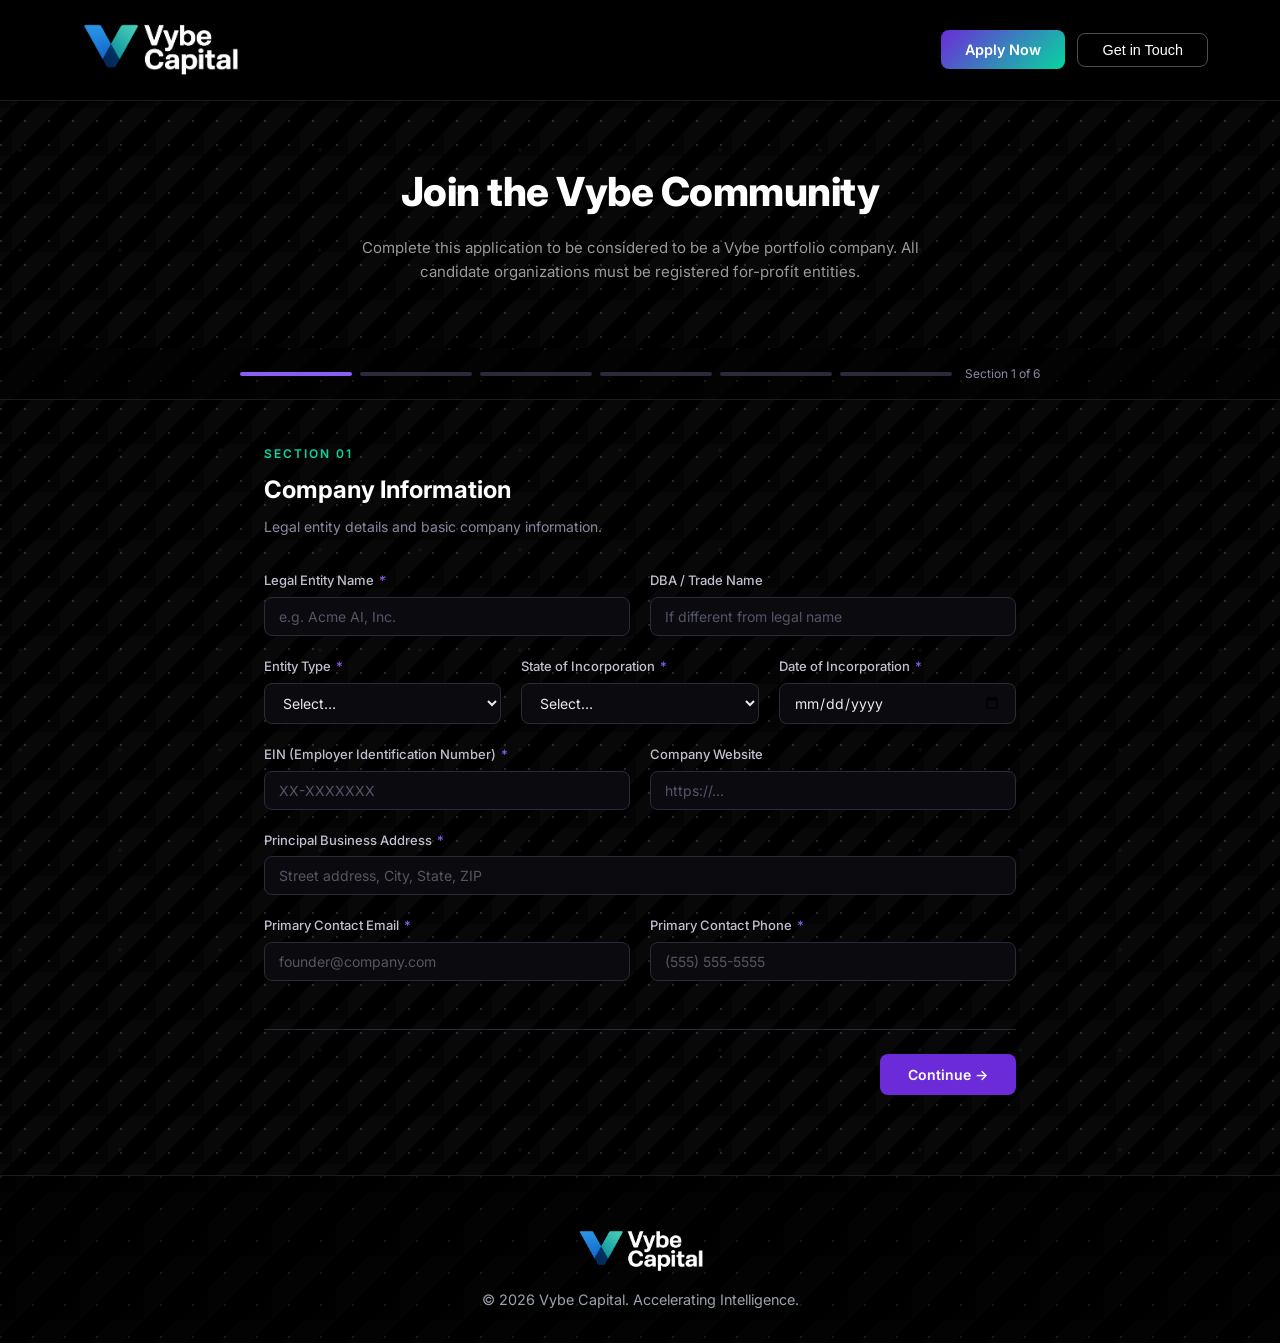
==== commit 4db200b5: "Update copyright year to 2026" ====
--- a/apply.html
+++ b/apply.html
@@ -1158,7 +1158,7 @@
         <div class="footer-logo">
             <img src="assets/vblogo_whiteletters.png" alt="Vybe Capital" class="footer-logo-image">
         </div>
-        <p class="footer-text">&copy; 2025 Vybe Capital. Accelerating Intelligence.</p>
+        <p class="footer-text">&copy; 2026 Vybe Capital. Accelerating Intelligence.</p>
     </div>
 </footer>
 
--- a/styles.css
+++ b/styles.css
@@ -84,9 +84,12 @@
     gap: 0.75rem;
 }
 
-.apply-nav-btn {
+.apply-nav-btn,
+a.apply-nav-btn,
+a.apply-nav-btn:visited,
+a.apply-nav-btn:active {
     background: linear-gradient(135deg, #6C2BD9 0%, #06D6A0 100%);
-    color: #ffffff;
+    color: #ffffff !important;
     border: none;
     padding: 0.5rem 1.5rem;
     border-radius: 8px;
@@ -94,7 +97,7 @@
     font-weight: 600;
     cursor: pointer;
     transition: all 0.3s ease;
-    text-decoration: none;
+    text-decoration: none !important;
     display: inline-block;
 }
 
